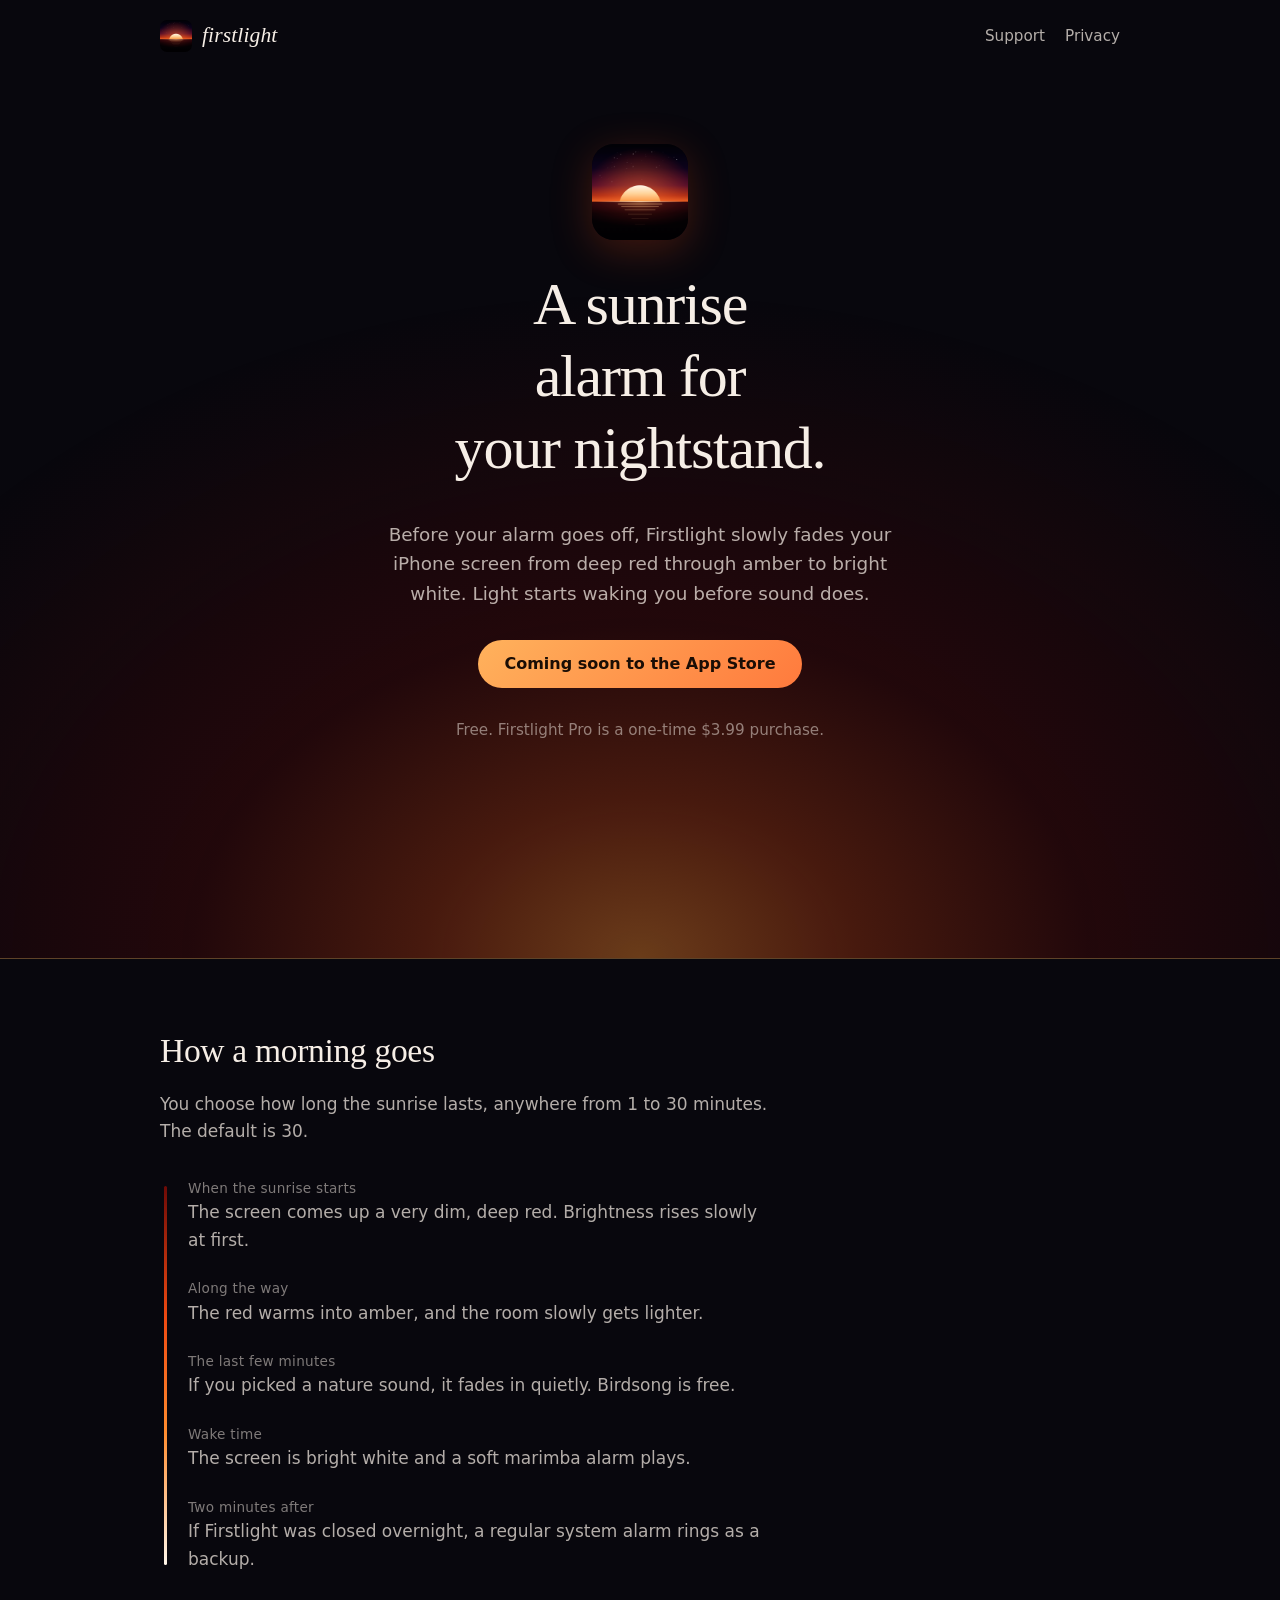
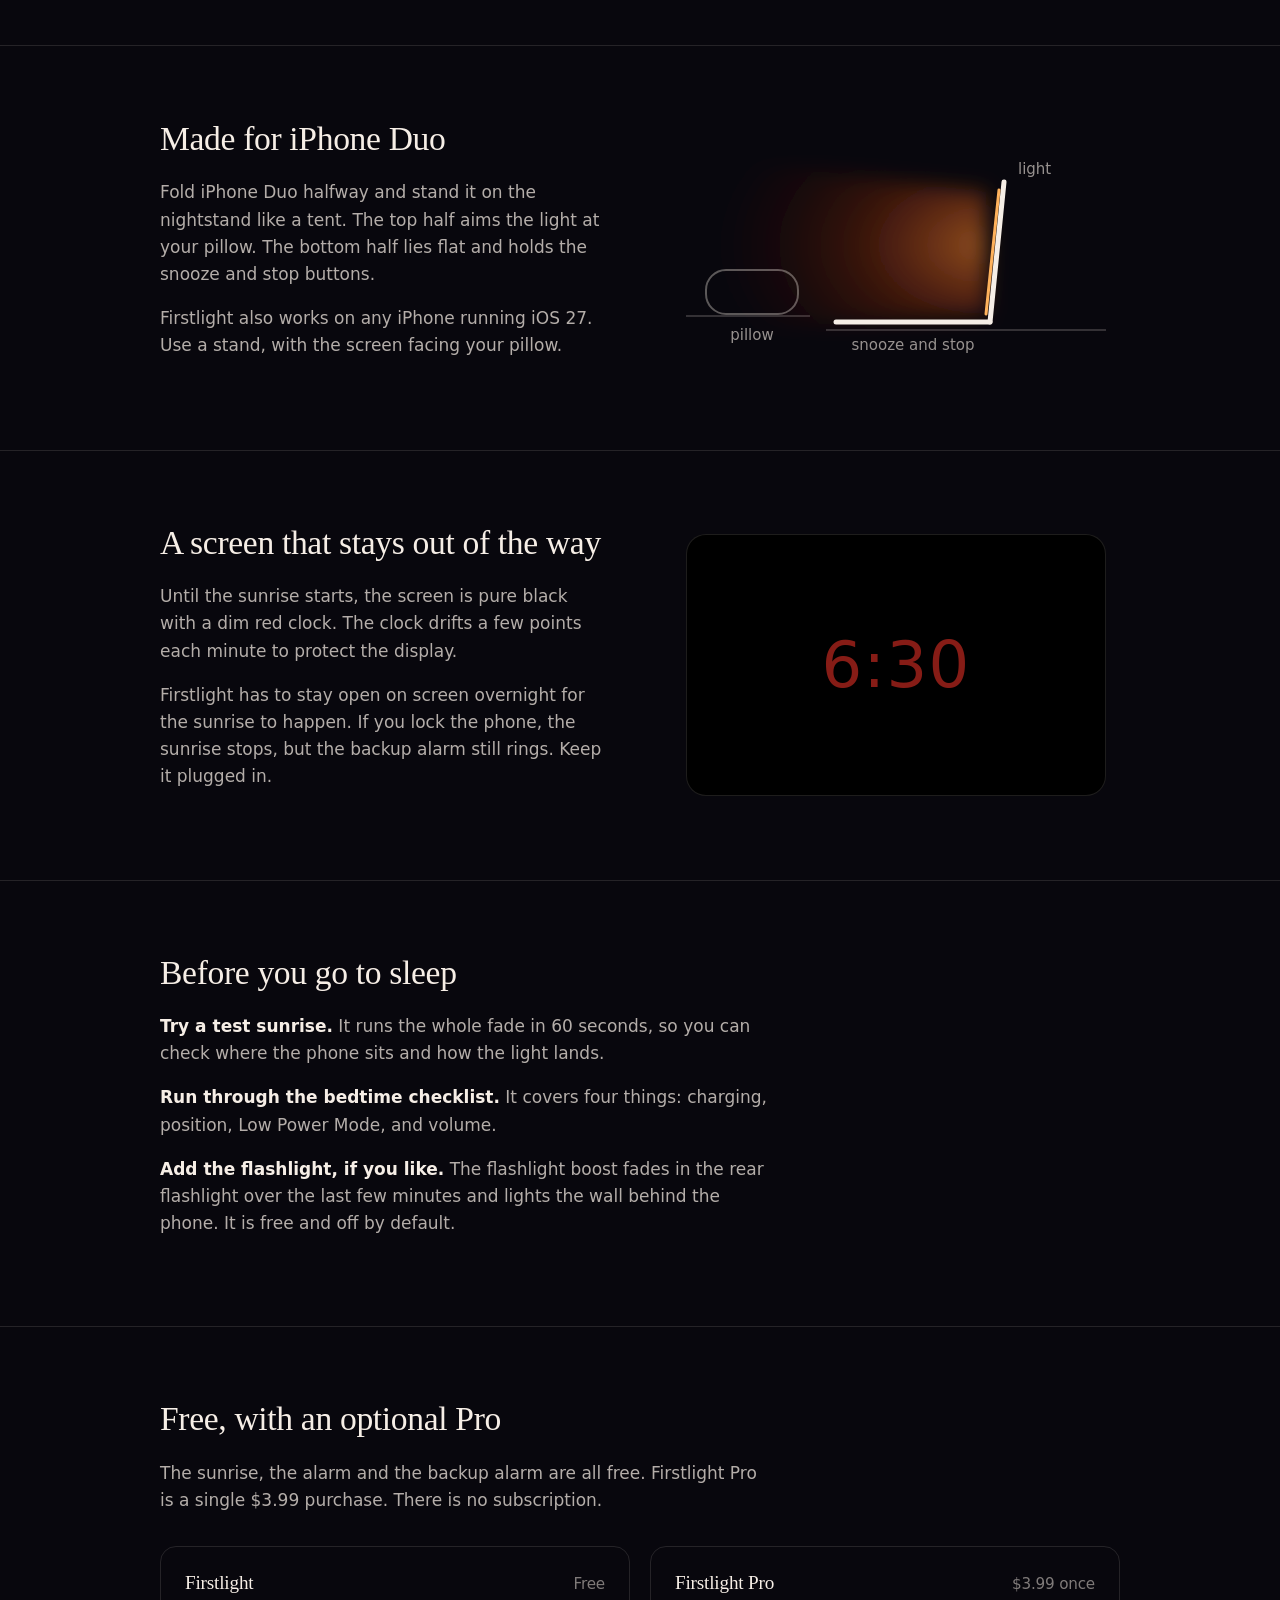
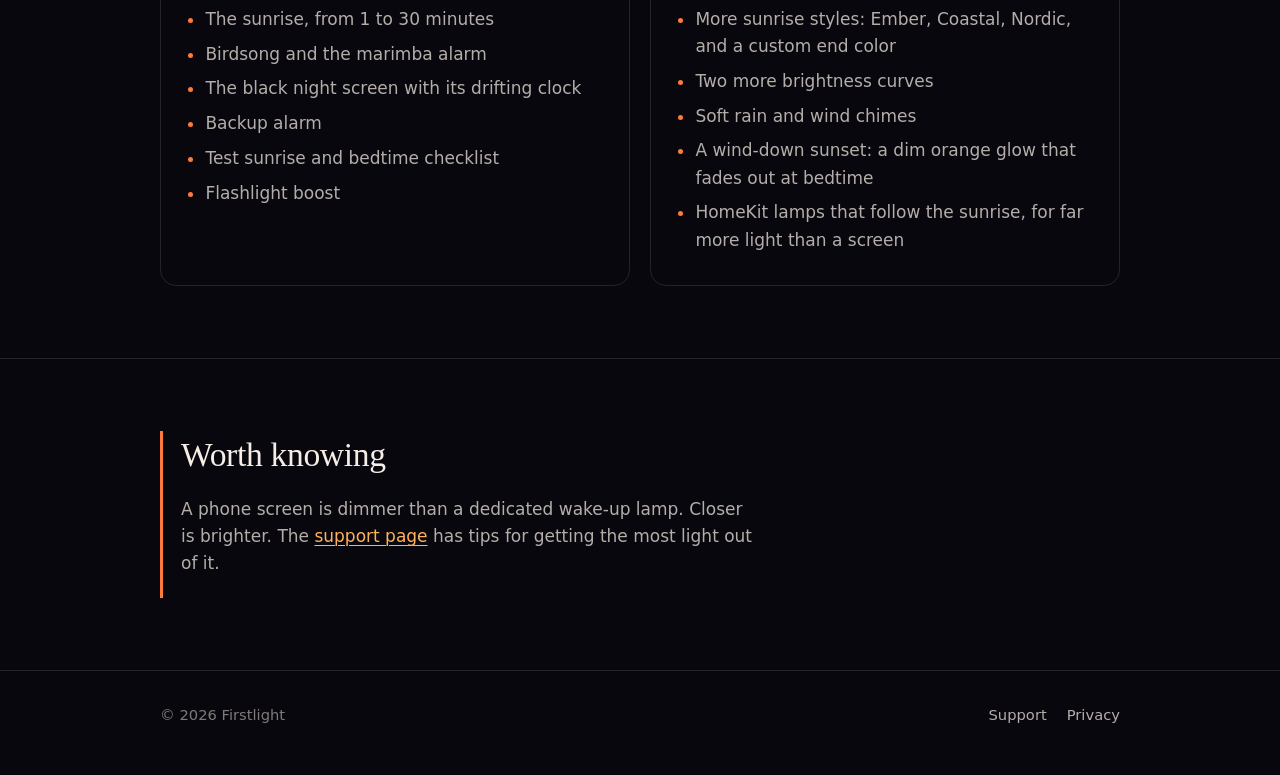
==== index.html @ 93bc5cf7 "Add the firstlight.app website Product page, privacy policy and support page, which App Store Connec" ====
<!doctype html>
<html lang="en">
<head>
  <meta charset="utf-8">
  <meta name="viewport" content="width=device-width, initial-scale=1">
  <title>Firstlight, a sunrise alarm for iPhone</title>
  <meta name="description" content="Firstlight is a sunrise alarm for iPhone. Your screen fades from deep red to bright white before your alarm, so light starts waking you before sound. Made for iPhone Duo.">
  <meta name="theme-color" content="#08070d">
  <link rel="icon" type="image/png" href="favicon.png">
  <link rel="apple-touch-icon" href="apple-touch-icon.png">
  <link rel="stylesheet" href="style.css">
</head>
<body>
  <a class="skip" href="#main">Skip to content</a>

  <header class="site-header">
    <div class="wrap">
      <a class="brand" href="index.html">
        <img src="icon.png" alt="" width="32" height="32">
        <span class="wordmark">firstlight</span>
      </a>
      <nav class="site-nav" aria-label="Main">
        <a href="support.html">Support</a>
        <a href="privacy.html">Privacy</a>
      </nav>
    </div>
  </header>

  <main id="main">
    <section class="hero">
      <div class="wrap">
        <img class="hero-icon" src="icon.png" alt="Firstlight app icon: a sun rising over a dark horizon" width="96" height="96">
        <h1>A sunrise alarm for your nightstand.</h1>
        <p class="lede">Before your alarm goes off, Firstlight slowly fades your iPhone screen from deep red through amber to bright white. Light starts waking you before sound does.</p>
        <p class="cta">Coming soon to the App Store</p>
        <p class="price-note">Free. Firstlight Pro is a one-time $3.99 purchase.</p>
      </div>
    </section>

    <section class="section" aria-labelledby="morning">
      <div class="wrap">
        <div class="prose">
          <h2 id="morning">How a morning goes</h2>
          <p>You choose how long the sunrise lasts, anywhere from 1 to 30 minutes. The default is 30.</p>
        </div>
        <ol class="timeline">
          <li>
            <span class="when">When the sunrise starts</span>
            The screen comes up a very dim, deep red. Brightness rises slowly at first.
          </li>
          <li>
            <span class="when">Along the way</span>
            The red warms into amber, and the room slowly gets lighter.
          </li>
          <li>
            <span class="when">The last few minutes</span>
            If you picked a nature sound, it fades in quietly. Birdsong is free.
          </li>
          <li>
            <span class="when">Wake time</span>
            The screen is bright white and a soft marimba alarm plays.
          </li>
          <li>
            <span class="when">Two minutes after</span>
            If Firstlight was closed overnight, a regular system alarm rings as a backup.
          </li>
        </ol>
      </div>
    </section>

    <section class="section" aria-labelledby="duo">
      <div class="wrap split">
        <div class="prose">
          <h2 id="duo">Made for iPhone Duo</h2>
          <p>Fold iPhone Duo halfway and stand it on the nightstand like a tent. The top half aims the light at your pillow. The bottom half lies flat and holds the snooze and stop buttons.</p>
          <p>Firstlight also works on any iPhone running iOS 27. Use a stand, with the screen facing your pillow.</p>
        </div>
        <svg class="fold" viewBox="0 0 420 260" role="img" aria-labelledby="fold-title">
          <title id="fold-title">Side view of iPhone Duo folded on a nightstand. The upright half shines light toward a pillow. The flat half holds the snooze and stop buttons.</title>
          <defs>
            <radialGradient id="beam" cx="1" cy="0.5" r="1">
              <stop offset="0" stop-color="#ff8c2e" stop-opacity="0.55"/>
              <stop offset="0.45" stop-color="#ee4a12" stop-opacity="0.22"/>
              <stop offset="1" stop-color="#6e0a06" stop-opacity="0"/>
            </radialGradient>
            <filter id="soft" x="-20%" y="-20%" width="140%" height="140%">
              <feGaussianBlur stdDeviation="10"/>
            </filter>
          </defs>
          <path d="M300 74 L300 196 L30 214 L30 40 Z" fill="url(#beam)" filter="url(#soft)"/>
          <rect x="20" y="152" width="92" height="44" rx="20" fill="none" stroke="#f6eee6" stroke-opacity="0.35" stroke-width="2"/>
          <line x1="0" y1="198" x2="124" y2="198" stroke="#f6eee6" stroke-opacity="0.18" stroke-width="2"/>
          <line x1="140" y1="212" x2="420" y2="212" stroke="#f6eee6" stroke-opacity="0.18" stroke-width="2"/>
          <line x1="150" y1="204" x2="304" y2="204" stroke="#f6eee6" stroke-width="5" stroke-linecap="round"/>
          <line x1="304" y1="204" x2="318" y2="64" stroke="#f6eee6" stroke-width="5" stroke-linecap="round"/>
          <line x1="300" y1="196" x2="313" y2="72" stroke="#ffb25c" stroke-width="3" stroke-linecap="round"/>
          <text x="66" y="222" fill="#f6eee6" fill-opacity="0.6" font-size="15" text-anchor="middle" font-family="ui-rounded, -apple-system, system-ui, sans-serif">pillow</text>
          <text x="227" y="232" fill="#f6eee6" fill-opacity="0.6" font-size="15" text-anchor="middle" font-family="ui-rounded, -apple-system, system-ui, sans-serif">snooze and stop</text>
          <text x="332" y="56" fill="#f6eee6" fill-opacity="0.6" font-size="15" font-family="ui-rounded, -apple-system, system-ui, sans-serif">light</text>
        </svg>
      </div>
    </section>

    <section class="section" aria-labelledby="night">
      <div class="wrap split">
        <div class="prose">
          <h2 id="night">A screen that stays out of the way</h2>
          <p>Until the sunrise starts, the screen is pure black with a dim red clock. The clock drifts a few points each minute to protect the display.</p>
          <p>Firstlight has to stay open on screen overnight for the sunrise to happen. If you lock the phone, the sunrise stops, but the backup alarm still rings. Keep it plugged in.</p>
        </div>
        <div class="night-screen" aria-hidden="true"><span>6:30</span></div>
      </div>
    </section>

    <section class="section" aria-labelledby="bedtime">
      <div class="wrap">
        <div class="prose">
          <h2 id="bedtime">Before you go to sleep</h2>
          <p><strong>Try a test sunrise.</strong> It runs the whole fade in 60 seconds, so you can check where the phone sits and how the light lands.</p>
          <p><strong>Run through the bedtime checklist.</strong> It covers four things: charging, position, Low Power Mode, and volume.</p>
          <p><strong>Add the flashlight, if you like.</strong> The flashlight boost fades in the rear flashlight over the last few minutes and lights the wall behind the phone. It is free and off by default.</p>
        </div>
      </div>
    </section>

    <section class="section" aria-labelledby="pricing">
      <div class="wrap">
        <div class="prose">
          <h2 id="pricing">Free, with an optional Pro</h2>
          <p>The sunrise, the alarm and the backup alarm are all free. Firstlight Pro is a single $3.99 purchase. There is no subscription.</p>
        </div>
        <div class="tiers">
          <div class="tier">
            <h3>Firstlight <span class="cost">Free</span></h3>
            <ul class="plain-list">
              <li>The sunrise, from 1 to 30 minutes</li>
              <li>Birdsong and the marimba alarm</li>
              <li>The black night screen with its drifting clock</li>
              <li>Backup alarm</li>
              <li>Test sunrise and bedtime checklist</li>
              <li>Flashlight boost</li>
            </ul>
          </div>
          <div class="tier">
            <h3>Firstlight Pro <span class="cost">$3.99 once</span></h3>
            <ul class="plain-list">
              <li>More sunrise styles: Ember, Coastal, Nordic, and a custom end color</li>
              <li>Two more brightness curves</li>
              <li>Soft rain and wind chimes</li>
              <li>A wind-down sunset: a dim orange glow that fades out at bedtime</li>
              <li>HomeKit lamps that follow the sunrise, for far more light than a screen</li>
            </ul>
          </div>
        </div>
      </div>
    </section>

    <section class="section" aria-labelledby="honest">
      <div class="wrap">
        <div class="note">
          <h2 id="honest">Worth knowing</h2>
          <p>A phone screen is dimmer than a dedicated wake-up lamp. Closer is brighter. The <a href="support.html">support page</a> has tips for getting the most light out of it.</p>
        </div>
      </div>
    </section>
  </main>

  <footer class="site-footer">
    <div class="wrap">
      <p>&copy; 2026 Firstlight</p>
      <nav aria-label="Footer">
        <a href="support.html">Support</a>
        <a href="privacy.html">Privacy</a>
      </nav>
    </div>
  </footer>
</body>
</html>
---- style.css ----
/* Firstlight site. One stylesheet, system fonts, no external requests. */

:root {
  --night: #08070d;
  --night-raised: #110f18;
  --line: rgba(246, 238, 230, 0.12);
  --text: #f6eee6;
  --text-soft: rgba(246, 238, 230, 0.72);
  --text-faint: rgba(246, 238, 230, 0.5);
  --amber: #ffb25c;
  --ember: #ff7a3d;
  --sun-deep: #6e0a06;
  --sun-ember: #ee4a12;
  --sun-amber: #ff8c2e;
  --clock-red: #b3261e;

  --serif: ui-serif, "New York", Georgia, serif;
  --sans: ui-rounded, -apple-system, system-ui, sans-serif;

  --measure: 38rem;
  --wide: 60rem;
  --gutter: 16px;

  color-scheme: dark;
}

*,
*::before,
*::after {
  box-sizing: border-box;
}

html {
  -webkit-text-size-adjust: 100%;
  text-size-adjust: 100%;
}

body {
  margin: 0;
  background: var(--night);
  color: var(--text);
  font-family: var(--sans);
  font-size: 1.0625rem;
  line-height: 1.6;
  -webkit-font-smoothing: antialiased;
  overflow-x: hidden;
}

img,
svg {
  display: block;
  max-width: 100%;
}

a {
  color: var(--amber);
  text-decoration-thickness: 1px;
  text-underline-offset: 0.18em;
}

a:hover {
  color: var(--text);
}

a:focus-visible,
summary:focus-visible {
  outline: 2px solid var(--amber);
  outline-offset: 3px;
  border-radius: 4px;
}

h1,
h2,
h3 {
  font-family: var(--serif);
  font-weight: 500;
  line-height: 1.2;
  letter-spacing: -0.01em;
  margin: 0 0 0.6em;
  text-wrap: balance;
}

h1 {
  font-size: clamp(2.25rem, 7vw, 3.75rem);
  letter-spacing: -0.02em;
}

h2 {
  font-size: clamp(1.6rem, 4.2vw, 2.1rem);
}

h3 {
  font-size: 1.2rem;
}

p,
ul,
ol {
  margin: 0 0 1em;
}

p {
  text-wrap: pretty;
}

.skip {
  position: absolute;
  left: -999px;
  top: 0;
}

.skip:focus {
  left: var(--gutter);
  top: 12px;
  z-index: 10;
  background: var(--night-raised);
  padding: 8px 12px;
  border-radius: 8px;
}

/* Layout */

.wrap {
  width: 100%;
  max-width: calc(var(--wide) + 2 * var(--gutter));
  margin: 0 auto;
  padding: 0 var(--gutter);
}

.prose {
  max-width: var(--measure);
}

/* Header */

.site-header {
  position: relative;
  z-index: 2;
}

.site-header .wrap {
  display: flex;
  align-items: center;
  justify-content: space-between;
  gap: 16px;
  padding-top: 20px;
  padding-bottom: 20px;
}

.brand {
  display: inline-flex;
  align-items: center;
  gap: 10px;
  color: var(--text);
  text-decoration: none;
}

.brand img {
  width: 32px;
  height: 32px;
  border-radius: 22.5%;
}

.wordmark {
  font-family: var(--serif);
  font-style: italic;
  font-size: 1.35rem;
  letter-spacing: 0.005em;
  line-height: 1;
}

.site-nav {
  display: flex;
  gap: 20px;
  font-size: 0.95rem;
}

.site-nav a {
  color: var(--text-soft);
  text-decoration: none;
}

.site-nav a:hover,
.site-nav a[aria-current="page"] {
  color: var(--text);
}

/* Hero */

.hero {
  position: relative;
  overflow: hidden;
  padding: 8vh 0 24vh;
  text-align: center;
}

.hero::before {
  content: "";
  position: absolute;
  left: 50%;
  bottom: 0;
  width: max(140%, 760px);
  height: 75%;
  transform: translateX(-50%);
  background: radial-gradient(
    ellipse 50% 100% at 50% 100%,
    rgba(255, 140, 46, 0.4) 0%,
    rgba(238, 74, 18, 0.28) 24%,
    rgba(110, 10, 6, 0.26) 50%,
    rgba(110, 10, 6, 0) 100%
  );
  pointer-events: none;
  z-index: 0;
  animation: rise 6s ease-out both;
}

.hero > .wrap {
  position: relative;
  z-index: 1;
}

.hero h1 {
  max-width: 14ch;
  margin-left: auto;
  margin-right: auto;
}

.hero .lede {
  max-width: 34rem;
  margin: 0 auto 2rem;
  font-size: 1.15rem;
  color: var(--text-soft);
}

.hero-icon {
  width: 96px;
  height: 96px;
  margin: 0 auto 28px;
  border-radius: 22.5%;
  box-shadow: 0 10px 40px rgba(238, 74, 18, 0.25);
}

.cta {
  display: inline-block;
  padding: 14px 26px;
  border-radius: 999px;
  background: linear-gradient(135deg, var(--amber), var(--ember));
  color: #1a0d05;
  font-weight: 600;
  font-size: 1rem;
  line-height: 1.2;
}

.price-note {
  margin: 14px 0 0;
  font-size: 0.95rem;
  color: var(--text-faint);
}

@keyframes rise {
  from {
    opacity: 0;
    transform: translate(-50%, 8%);
  }
  to {
    opacity: 1;
    transform: translate(-50%, 0);
  }
}

/* Sections */

.section {
  padding: 72px 0;
  border-top: 1px solid var(--line);
}

.hero + .section {
  border-top-color: rgba(255, 178, 92, 0.35);
}

.section p,
.section li {
  color: var(--text-soft);
}

.section strong {
  color: var(--text);
  font-weight: 600;
}

.split {
  display: grid;
  gap: 40px;
  align-items: center;
}

@media (min-width: 760px) {
  .split {
    grid-template-columns: 1fr 1fr;
    gap: 64px;
  }
}

/* Timeline of a morning */

.timeline {
  list-style: none;
  padding: 0 0 0 28px;
  margin: 2rem 0 0;
  position: relative;
  max-width: var(--measure);
}

.timeline::before {
  content: "";
  position: absolute;
  left: 4px;
  top: 8px;
  bottom: 8px;
  width: 3px;
  border-radius: 3px;
  background: linear-gradient(
    to bottom,
    var(--sun-deep),
    var(--sun-ember) 35%,
    var(--sun-amber) 65%,
    #fff6ea
  );
}

.timeline li {
  position: relative;
  margin: 0 0 1.5rem;
}

.timeline li:last-child {
  margin-bottom: 0;
}

.timeline .when {
  display: block;
  font-size: 0.85rem;
  letter-spacing: 0.02em;
  color: var(--text-faint);
  font-variant-numeric: tabular-nums;
}

/* Fold drawing */

.fold {
  width: 100%;
  max-width: 420px;
  margin: 0 auto;
  height: auto;
}

/* Night screen sample */

.night-screen {
  background: #000;
  border: 1px solid var(--line);
  border-radius: 20px;
  aspect-ratio: 16 / 10;
  display: grid;
  place-items: center;
  max-width: 420px;
  margin: 0 auto;
  width: 100%;
}

.night-screen span {
  font-family: var(--sans);
  font-size: clamp(2.5rem, 10vw, 4rem);
  font-weight: 300;
  color: var(--clock-red);
  opacity: 0.75;
  font-variant-numeric: tabular-nums;
  letter-spacing: 0.02em;
  animation: drift 24s ease-in-out infinite alternate;
}

@keyframes drift {
  0% { transform: translate(0, 0); }
  33% { transform: translate(4px, -3px); }
  66% { transform: translate(-3px, 2px); }
  100% { transform: translate(2px, 4px); }
}

/* Lists */

.plain-list {
  padding-left: 1.2em;
}

.plain-list li {
  margin-bottom: 0.45em;
}

.plain-list li::marker {
  color: var(--ember);
}

/* Pricing */

.tiers {
  display: grid;
  gap: 20px;
  margin-top: 2rem;
}

@media (min-width: 760px) {
  .tiers {
    grid-template-columns: 1fr 1fr;
  }
}

.tier {
  border: 1px solid var(--line);
  border-radius: 16px;
  padding: 24px;
}

.tier h3 {
  display: flex;
  justify-content: space-between;
  align-items: baseline;
  gap: 12px;
}

.tier .cost {
  font-family: var(--sans);
  font-size: 0.95rem;
  color: var(--text-faint);
  font-weight: 400;
}

.tier ul {
  margin-bottom: 0;
}

.aside-note {
  font-size: 0.95rem;
  color: var(--text-faint);
  margin-top: 1.25rem;
}

/* Callout */

.note {
  border-left: 3px solid var(--ember);
  padding: 4px 0 4px 18px;
  max-width: var(--measure);
}

/* Document pages (privacy, support) */

.doc {
  padding: 40px 0 80px;
}

.doc h1 {
  font-size: clamp(2rem, 6vw, 2.75rem);
}

.doc h2 {
  font-size: 1.45rem;
  margin-top: 2.4em;
}

.doc p,
.doc li {
  color: var(--text-soft);
}

.doc strong {
  color: var(--text);
  font-weight: 600;
}

.meta {
  color: var(--text-faint);
  font-size: 0.95rem;
}

/* FAQ */

.faq {
  border-top: 1px solid var(--line);
  margin-top: 1rem;
}

.faq details {
  border-bottom: 1px solid var(--line);
}

.faq summary {
  cursor: pointer;
  list-style: none;
  padding: 18px 32px 18px 0;
  position: relative;
  font-family: var(--serif);
  font-size: 1.15rem;
  color: var(--text);
}

.faq summary::-webkit-details-marker {
  display: none;
}

.faq summary::after {
  content: "+";
  position: absolute;
  right: 4px;
  top: 50%;
  transform: translateY(-50%);
  font-family: var(--sans);
  color: var(--amber);
  font-size: 1.3rem;
  line-height: 1;
}

.faq details[open] summary::after {
  content: "\2212";
}

.faq details > div {
  padding: 0 0 12px;
}

/* Footer */

.site-footer {
  border-top: 1px solid var(--line);
  padding: 32px 0 48px;
  font-size: 0.92rem;
  color: var(--text-faint);
}

.site-footer .wrap {
  display: flex;
  flex-wrap: wrap;
  justify-content: space-between;
  gap: 12px 24px;
}

.site-footer nav {
  display: flex;
  gap: 20px;
}

.site-footer a {
  color: var(--text-soft);
  text-decoration: none;
}

.site-footer a:hover {
  color: var(--text);
}

.site-footer p {
  margin: 0;
}

/* Motion */

@media (prefers-reduced-motion: reduce) {
  *,
  *::before,
  *::after {
    animation: none !important;
    transition: none !important;
  }
}
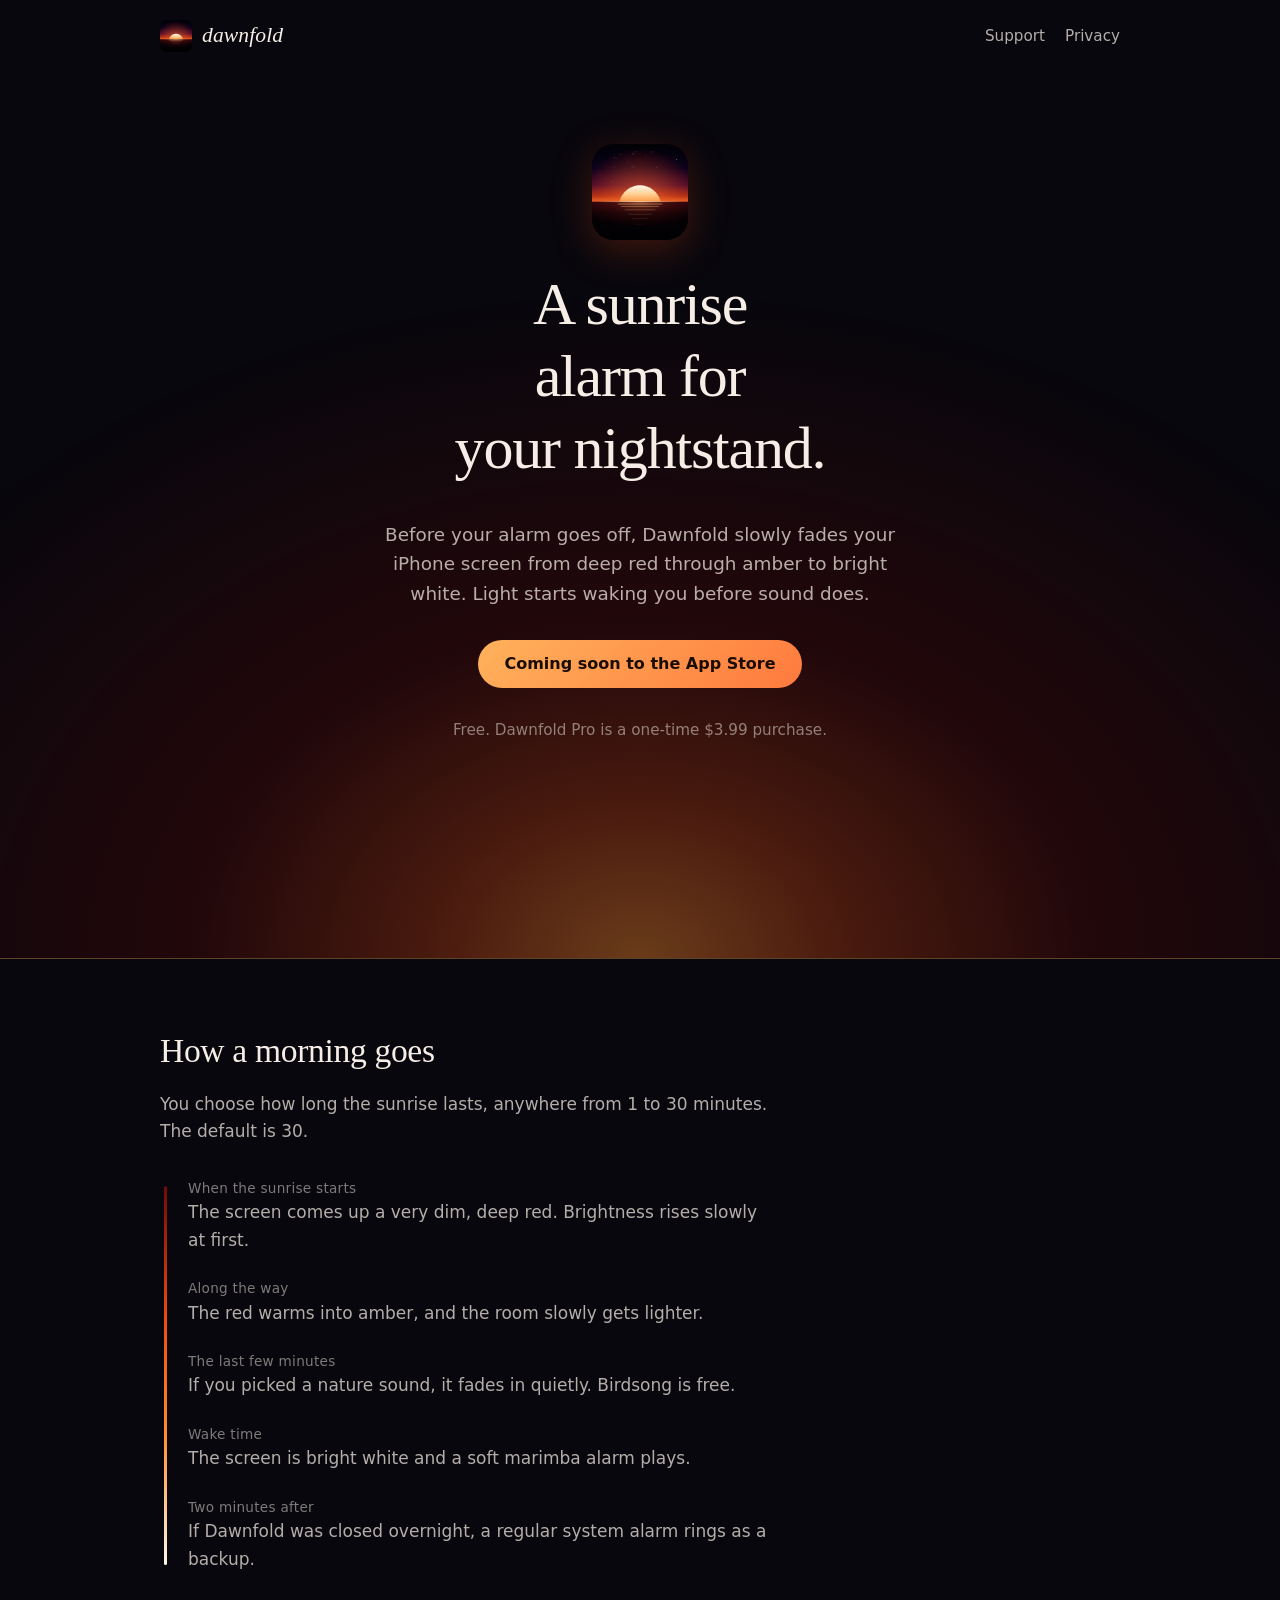
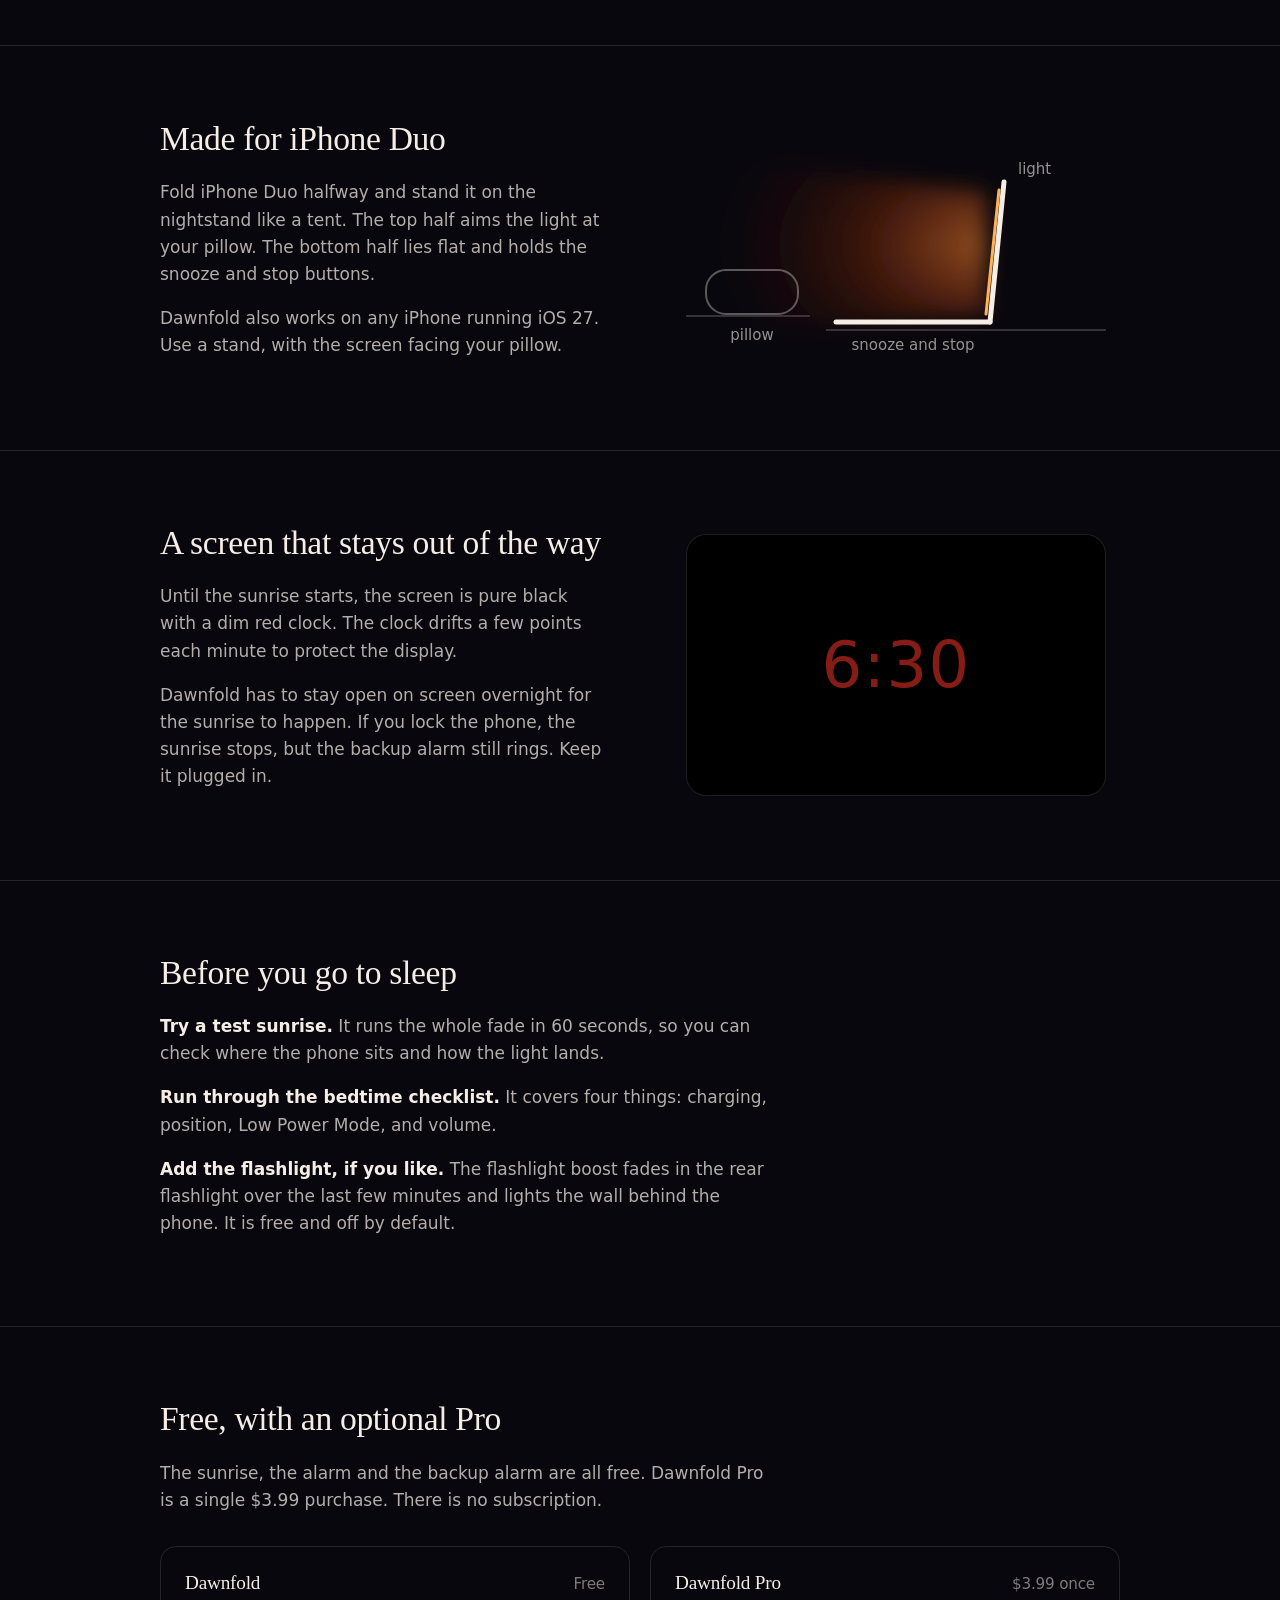
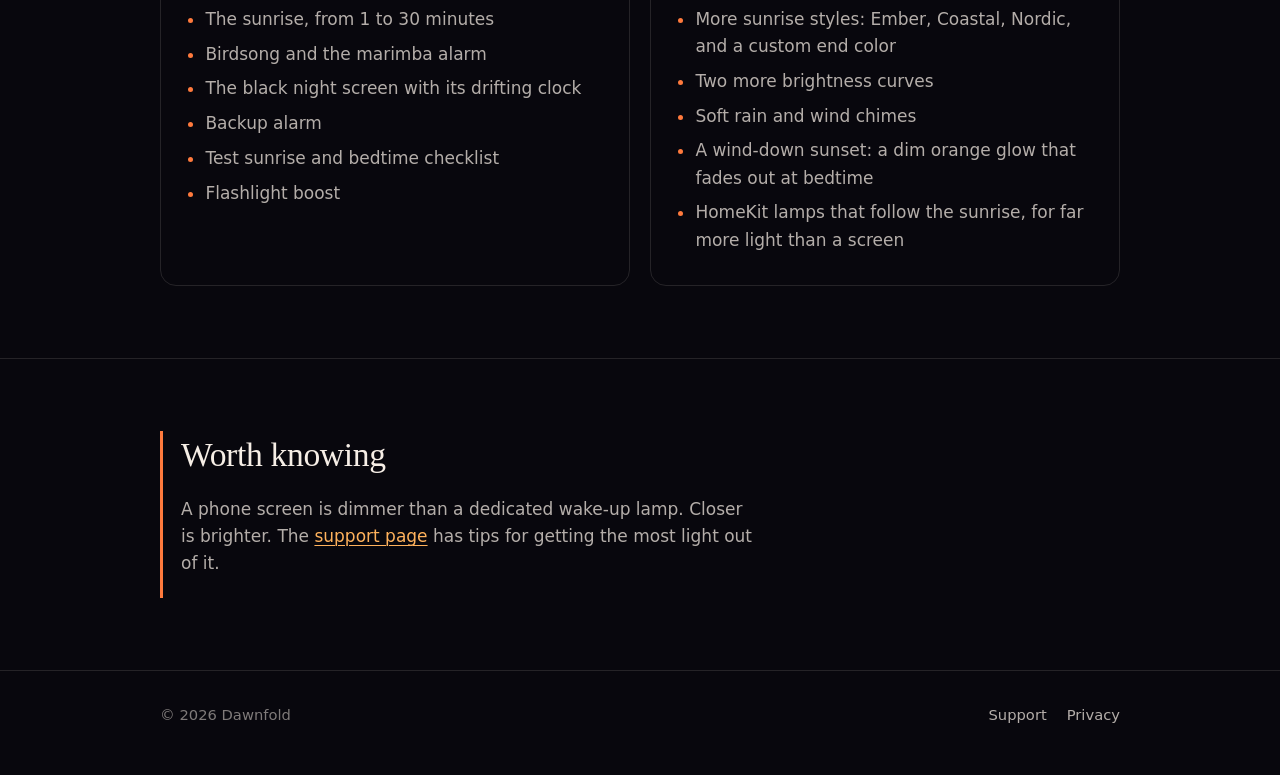
==== commit c67c9141: "Rename the app to Dawnfold Another developer already ships an app named Firstlight and owns app.firs" ====
--- a/index.html
+++ b/index.html
@@ -3,8 +3,8 @@
 <head>
   <meta charset="utf-8">
   <meta name="viewport" content="width=device-width, initial-scale=1">
-  <title>Firstlight, a sunrise alarm for iPhone</title>
-  <meta name="description" content="Firstlight is a sunrise alarm for iPhone. Your screen fades from deep red to bright white before your alarm, so light starts waking you before sound. Made for iPhone Duo.">
+  <title>Dawnfold, a sunrise alarm for iPhone</title>
+  <meta name="description" content="Dawnfold is a sunrise alarm for iPhone. Your screen fades from deep red to bright white before your alarm, so light starts waking you before sound. Made for iPhone Duo.">
   <meta name="theme-color" content="#08070d">
   <link rel="icon" type="image/png" href="favicon.png">
   <link rel="apple-touch-icon" href="apple-touch-icon.png">
@@ -17,7 +17,7 @@
     <div class="wrap">
       <a class="brand" href="index.html">
         <img src="icon.png" alt="" width="32" height="32">
-        <span class="wordmark">firstlight</span>
+        <span class="wordmark">dawnfold</span>
       </a>
       <nav class="site-nav" aria-label="Main">
         <a href="support.html">Support</a>
@@ -29,11 +29,11 @@
   <main id="main">
     <section class="hero">
       <div class="wrap">
-        <img class="hero-icon" src="icon.png" alt="Firstlight app icon: a sun rising over a dark horizon" width="96" height="96">
+        <img class="hero-icon" src="icon.png" alt="Dawnfold app icon: a sun rising over a dark horizon" width="96" height="96">
         <h1>A sunrise alarm for your nightstand.</h1>
-        <p class="lede">Before your alarm goes off, Firstlight slowly fades your iPhone screen from deep red through amber to bright white. Light starts waking you before sound does.</p>
+        <p class="lede">Before your alarm goes off, Dawnfold slowly fades your iPhone screen from deep red through amber to bright white. Light starts waking you before sound does.</p>
         <p class="cta">Coming soon to the App Store</p>
-        <p class="price-note">Free. Firstlight Pro is a one-time $3.99 purchase.</p>
+        <p class="price-note">Free. Dawnfold Pro is a one-time $3.99 purchase.</p>
       </div>
     </section>
 
@@ -62,7 +62,7 @@
           </li>
           <li>
             <span class="when">Two minutes after</span>
-            If Firstlight was closed overnight, a regular system alarm rings as a backup.
+            If Dawnfold was closed overnight, a regular system alarm rings as a backup.
           </li>
         </ol>
       </div>
@@ -73,7 +73,7 @@
         <div class="prose">
           <h2 id="duo">Made for iPhone Duo</h2>
           <p>Fold iPhone Duo halfway and stand it on the nightstand like a tent. The top half aims the light at your pillow. The bottom half lies flat and holds the snooze and stop buttons.</p>
-          <p>Firstlight also works on any iPhone running iOS 27. Use a stand, with the screen facing your pillow.</p>
+          <p>Dawnfold also works on any iPhone running iOS 27. Use a stand, with the screen facing your pillow.</p>
         </div>
         <svg class="fold" viewBox="0 0 420 260" role="img" aria-labelledby="fold-title">
           <title id="fold-title">Side view of iPhone Duo folded on a nightstand. The upright half shines light toward a pillow. The flat half holds the snooze and stop buttons.</title>
@@ -106,7 +106,7 @@
         <div class="prose">
           <h2 id="night">A screen that stays out of the way</h2>
           <p>Until the sunrise starts, the screen is pure black with a dim red clock. The clock drifts a few points each minute to protect the display.</p>
-          <p>Firstlight has to stay open on screen overnight for the sunrise to happen. If you lock the phone, the sunrise stops, but the backup alarm still rings. Keep it plugged in.</p>
+          <p>Dawnfold has to stay open on screen overnight for the sunrise to happen. If you lock the phone, the sunrise stops, but the backup alarm still rings. Keep it plugged in.</p>
         </div>
         <div class="night-screen" aria-hidden="true"><span>6:30</span></div>
       </div>
@@ -127,11 +127,11 @@
       <div class="wrap">
         <div class="prose">
           <h2 id="pricing">Free, with an optional Pro</h2>
-          <p>The sunrise, the alarm and the backup alarm are all free. Firstlight Pro is a single $3.99 purchase. There is no subscription.</p>
+          <p>The sunrise, the alarm and the backup alarm are all free. Dawnfold Pro is a single $3.99 purchase. There is no subscription.</p>
         </div>
         <div class="tiers">
           <div class="tier">
-            <h3>Firstlight <span class="cost">Free</span></h3>
+            <h3>Dawnfold <span class="cost">Free</span></h3>
             <ul class="plain-list">
               <li>The sunrise, from 1 to 30 minutes</li>
               <li>Birdsong and the marimba alarm</li>
@@ -142,7 +142,7 @@
             </ul>
           </div>
           <div class="tier">
-            <h3>Firstlight Pro <span class="cost">$3.99 once</span></h3>
+            <h3>Dawnfold Pro <span class="cost">$3.99 once</span></h3>
             <ul class="plain-list">
               <li>More sunrise styles: Ember, Coastal, Nordic, and a custom end color</li>
               <li>Two more brightness curves</li>
@@ -167,7 +167,7 @@
 
   <footer class="site-footer">
     <div class="wrap">
-      <p>&copy; 2026 Firstlight</p>
+      <p>&copy; 2026 Dawnfold</p>
       <nav aria-label="Footer">
         <a href="support.html">Support</a>
         <a href="privacy.html">Privacy</a>
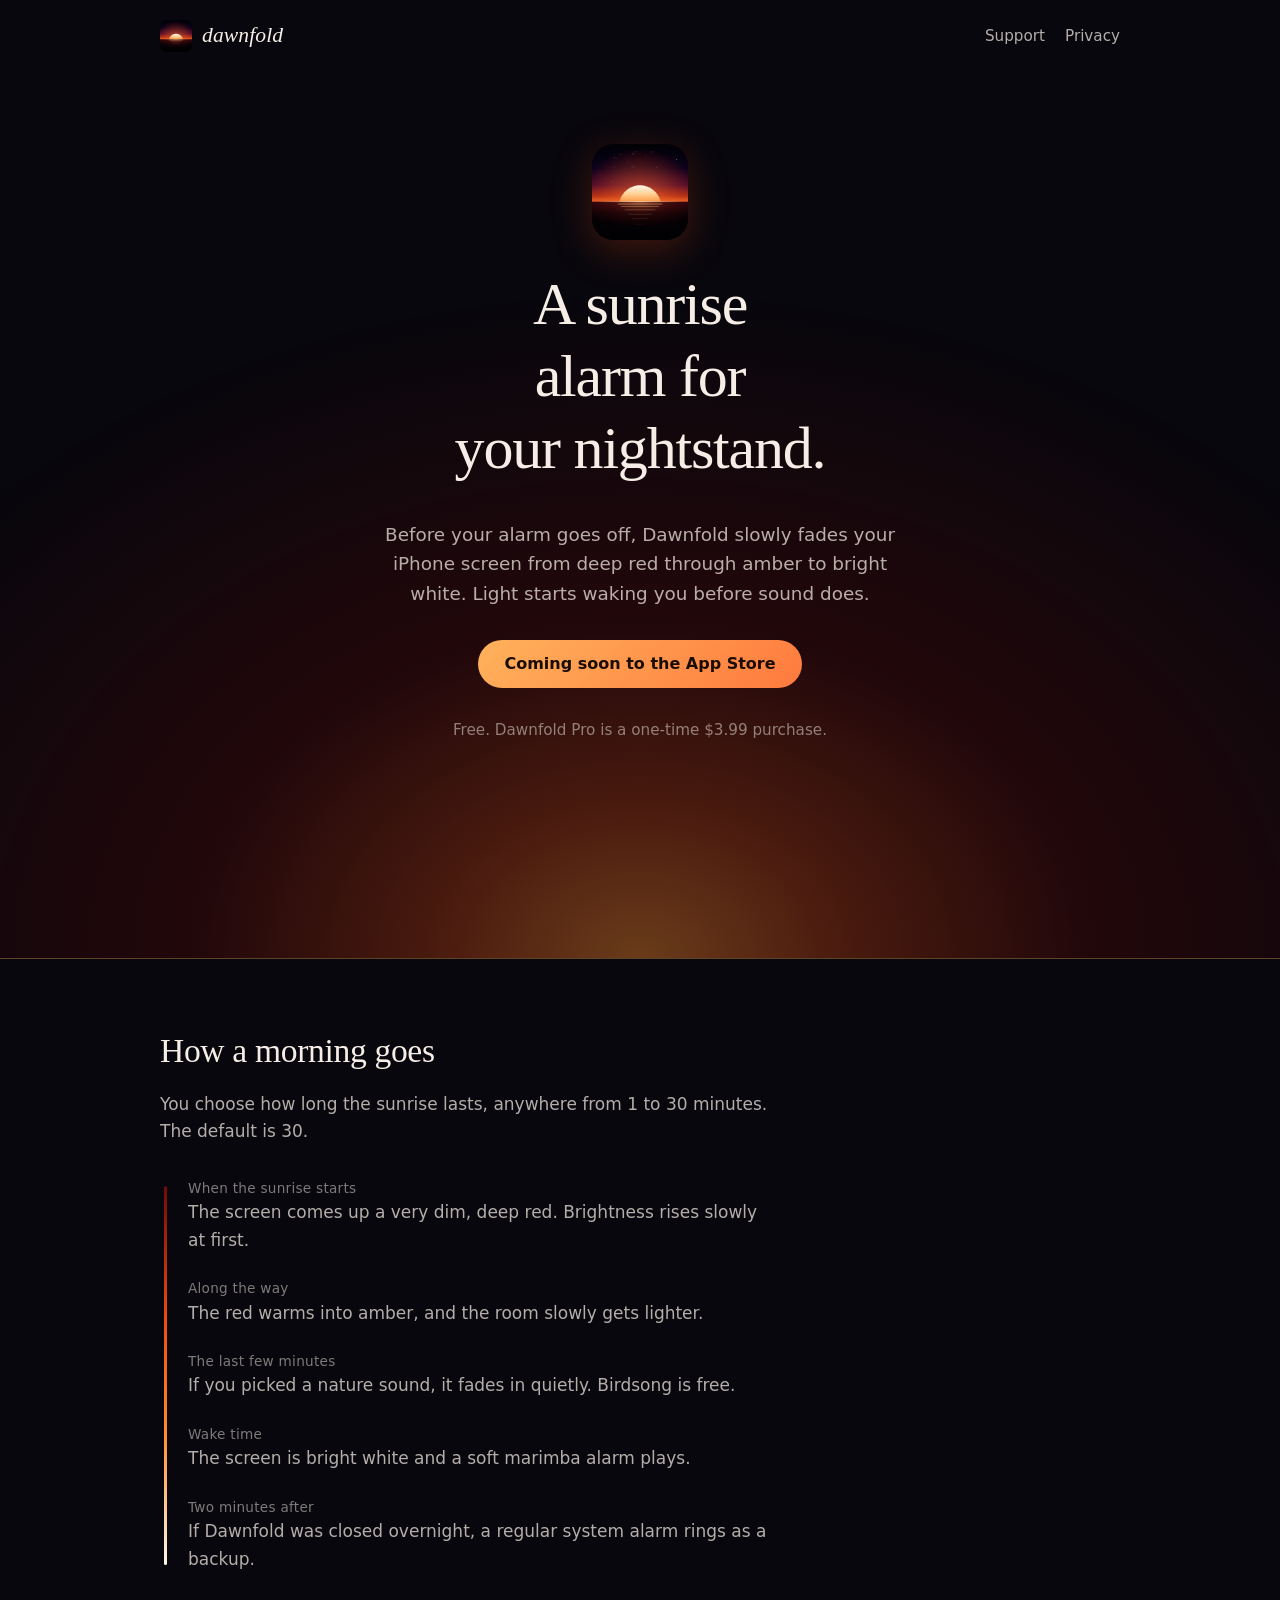
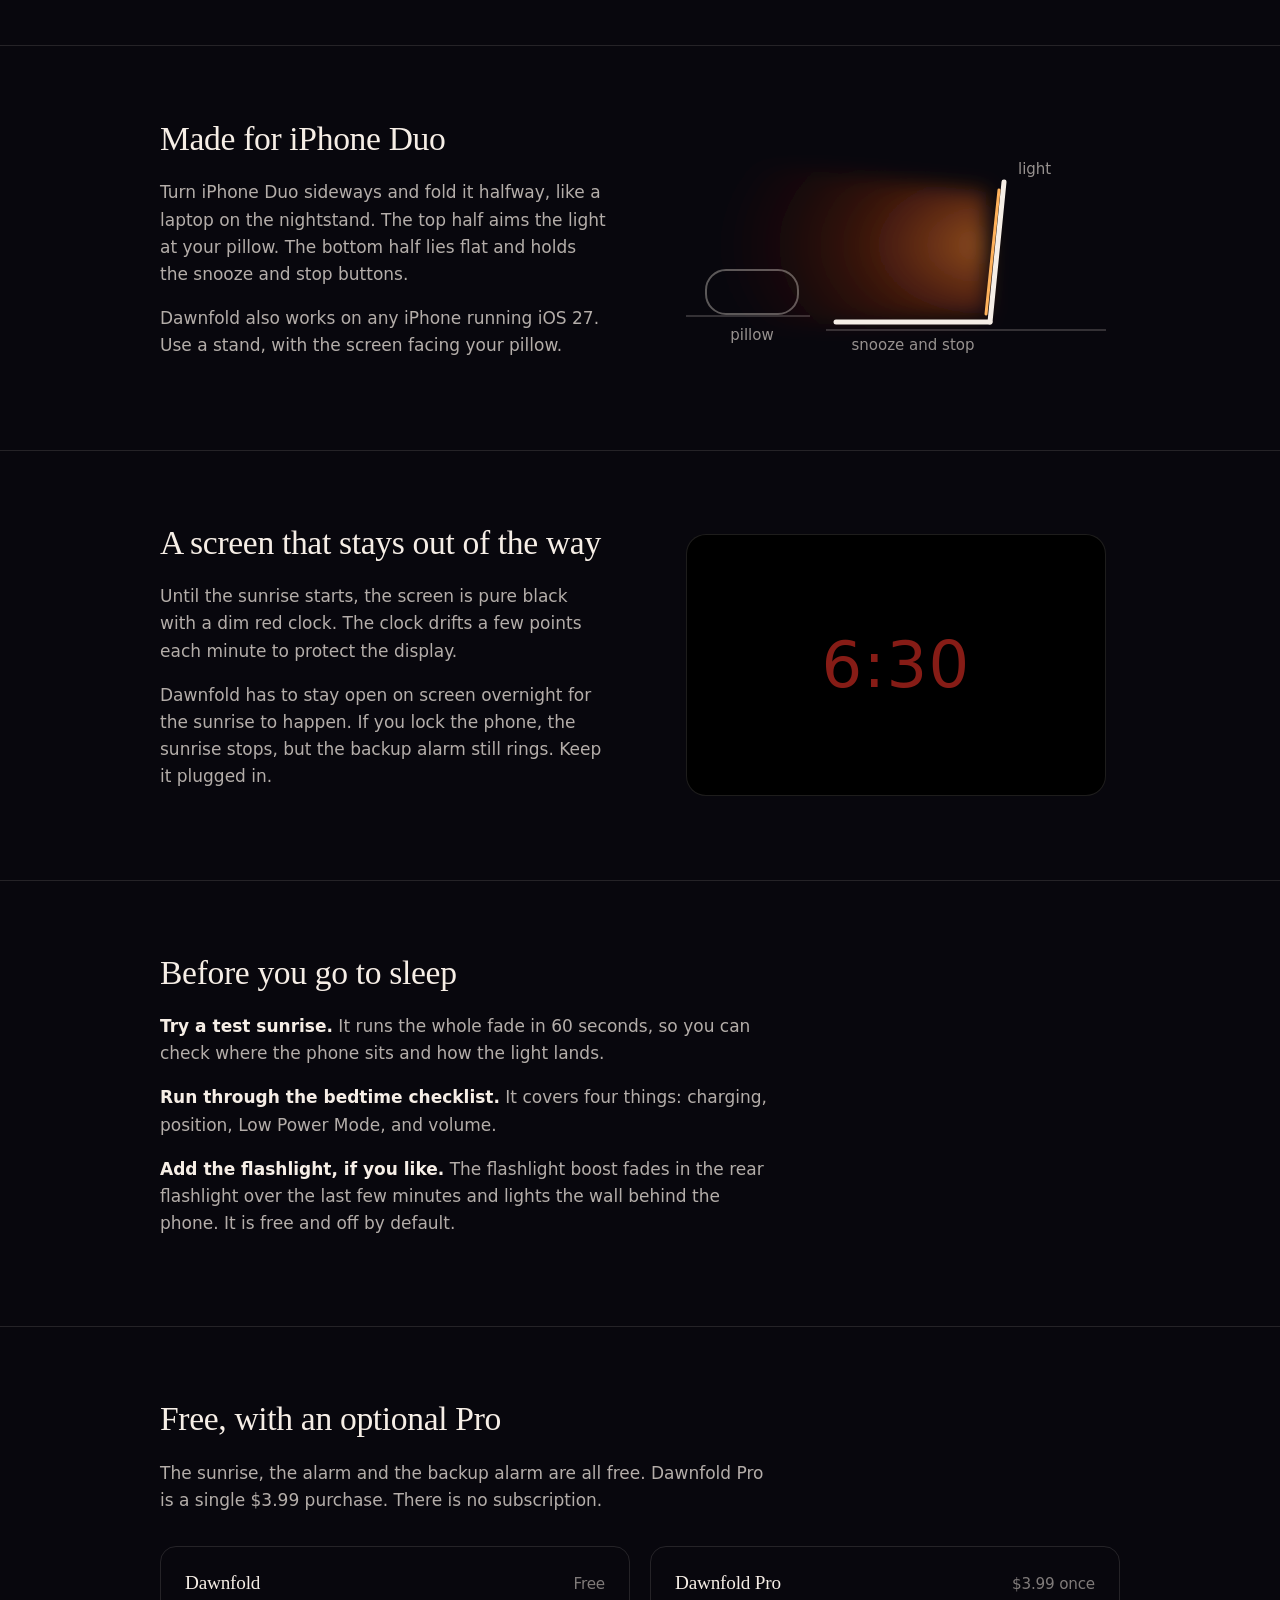
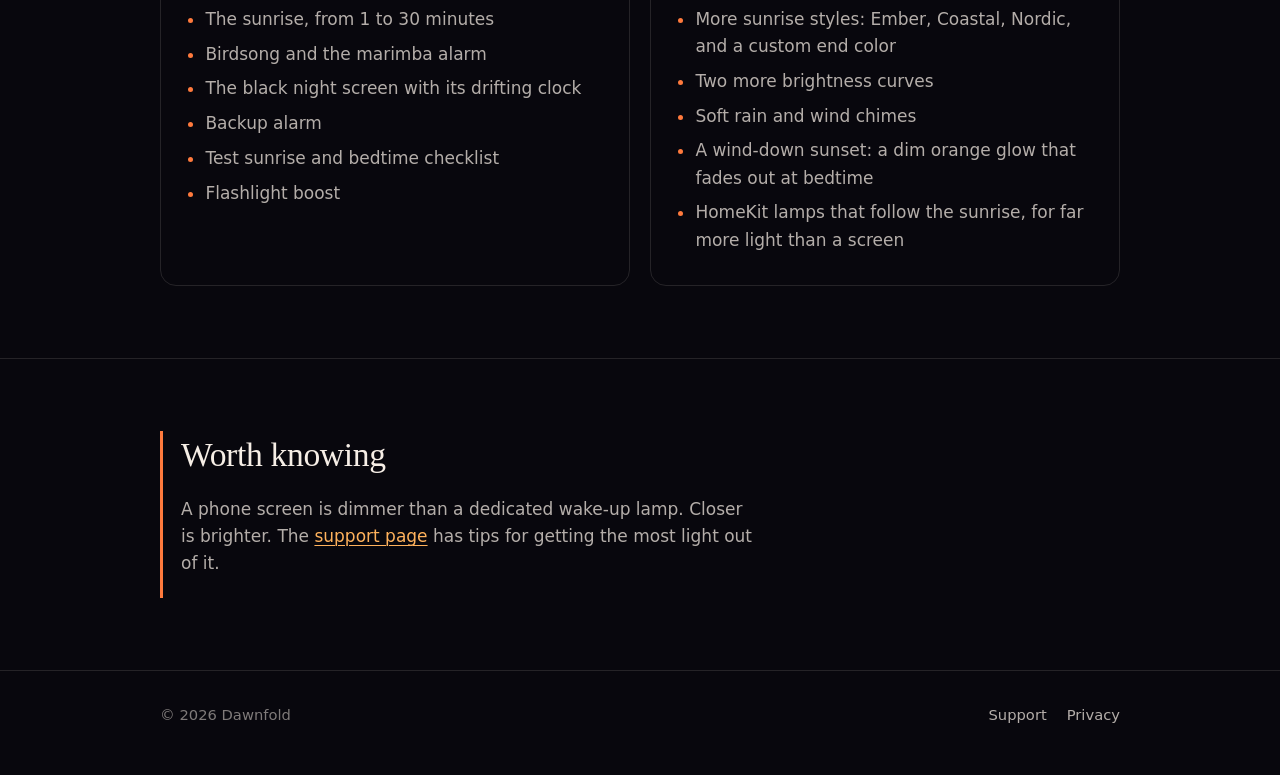
==== commit 90f19690: "Describe the Duo setup as a sideways laptop, and fit onboarding to landscape The Duo sits sideways, " ====
--- a/index.html
+++ b/index.html
@@ -72,7 +72,7 @@
       <div class="wrap split">
         <div class="prose">
           <h2 id="duo">Made for iPhone Duo</h2>
-          <p>Fold iPhone Duo halfway and stand it on the nightstand like a tent. The top half aims the light at your pillow. The bottom half lies flat and holds the snooze and stop buttons.</p>
+          <p>Turn iPhone Duo sideways and fold it halfway, like a laptop on the nightstand. The top half aims the light at your pillow. The bottom half lies flat and holds the snooze and stop buttons.</p>
           <p>Dawnfold also works on any iPhone running iOS 27. Use a stand, with the screen facing your pillow.</p>
         </div>
         <svg class="fold" viewBox="0 0 420 260" role="img" aria-labelledby="fold-title">
